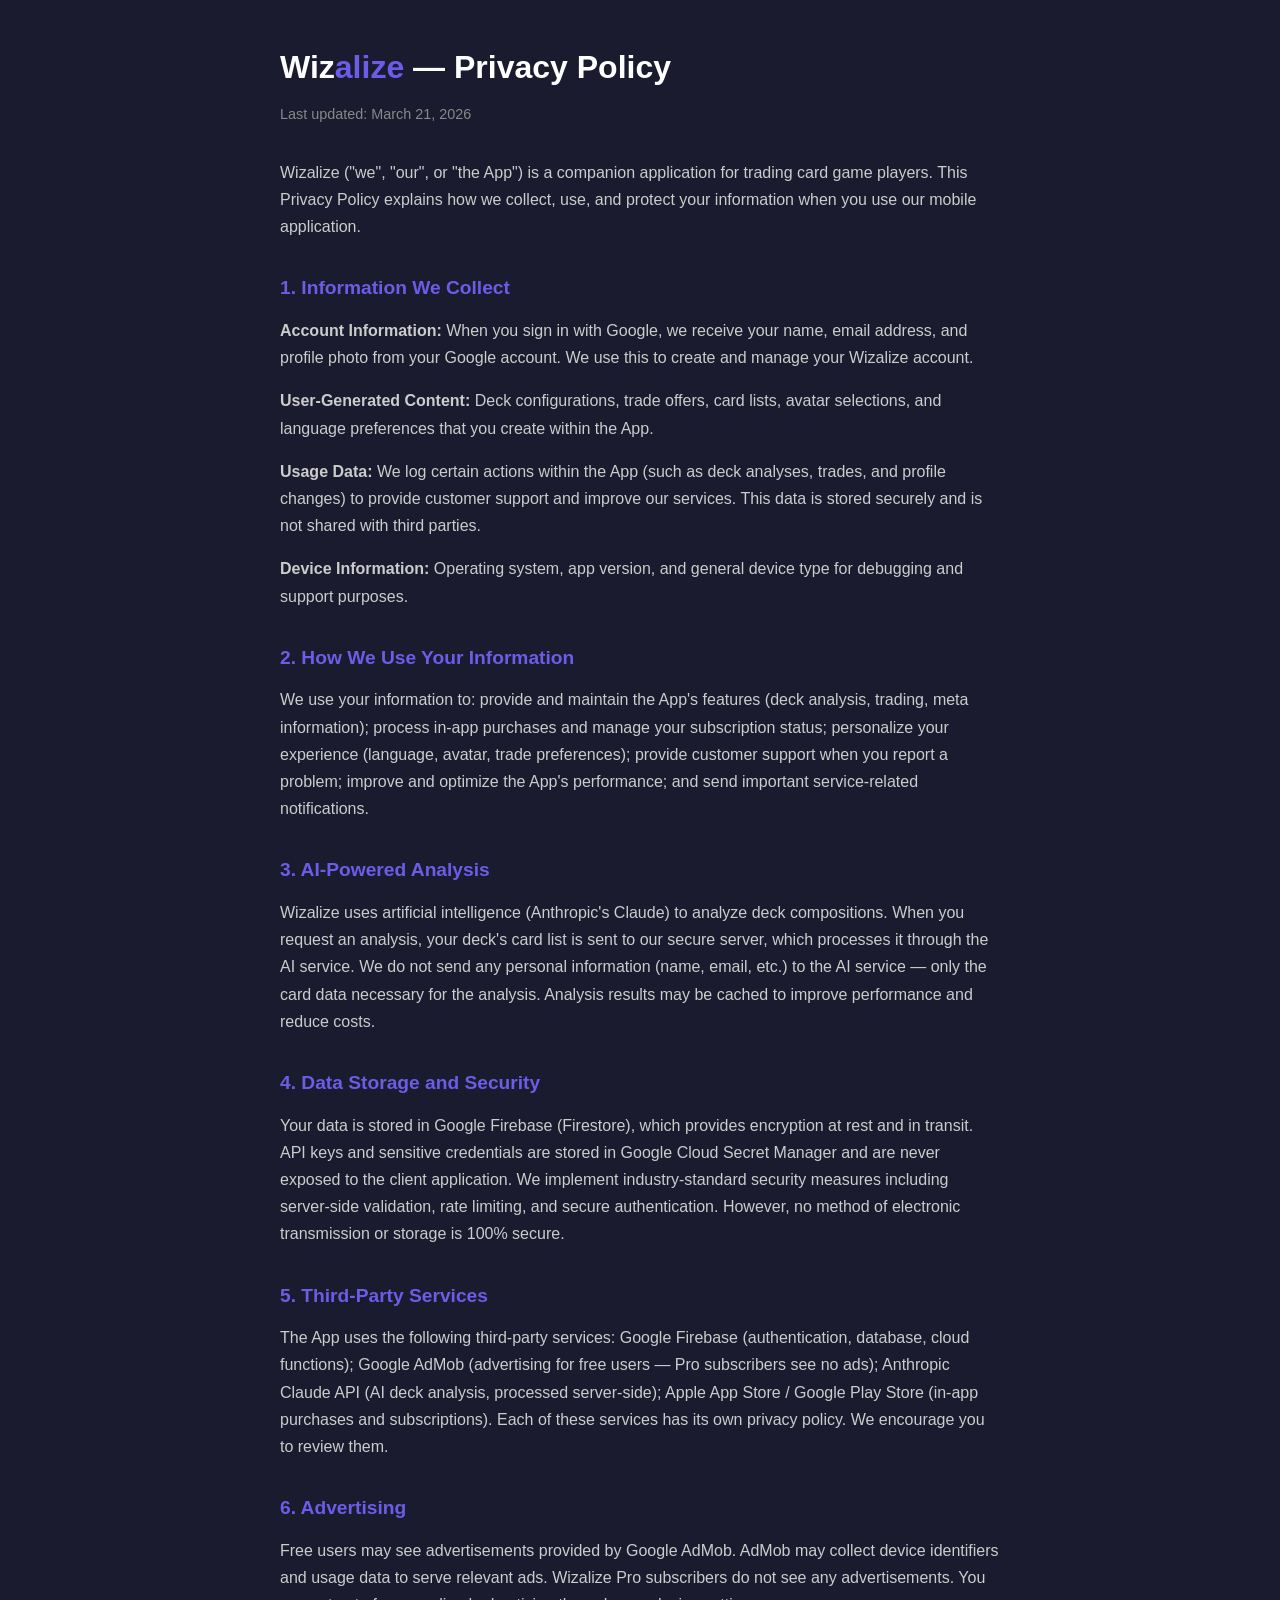
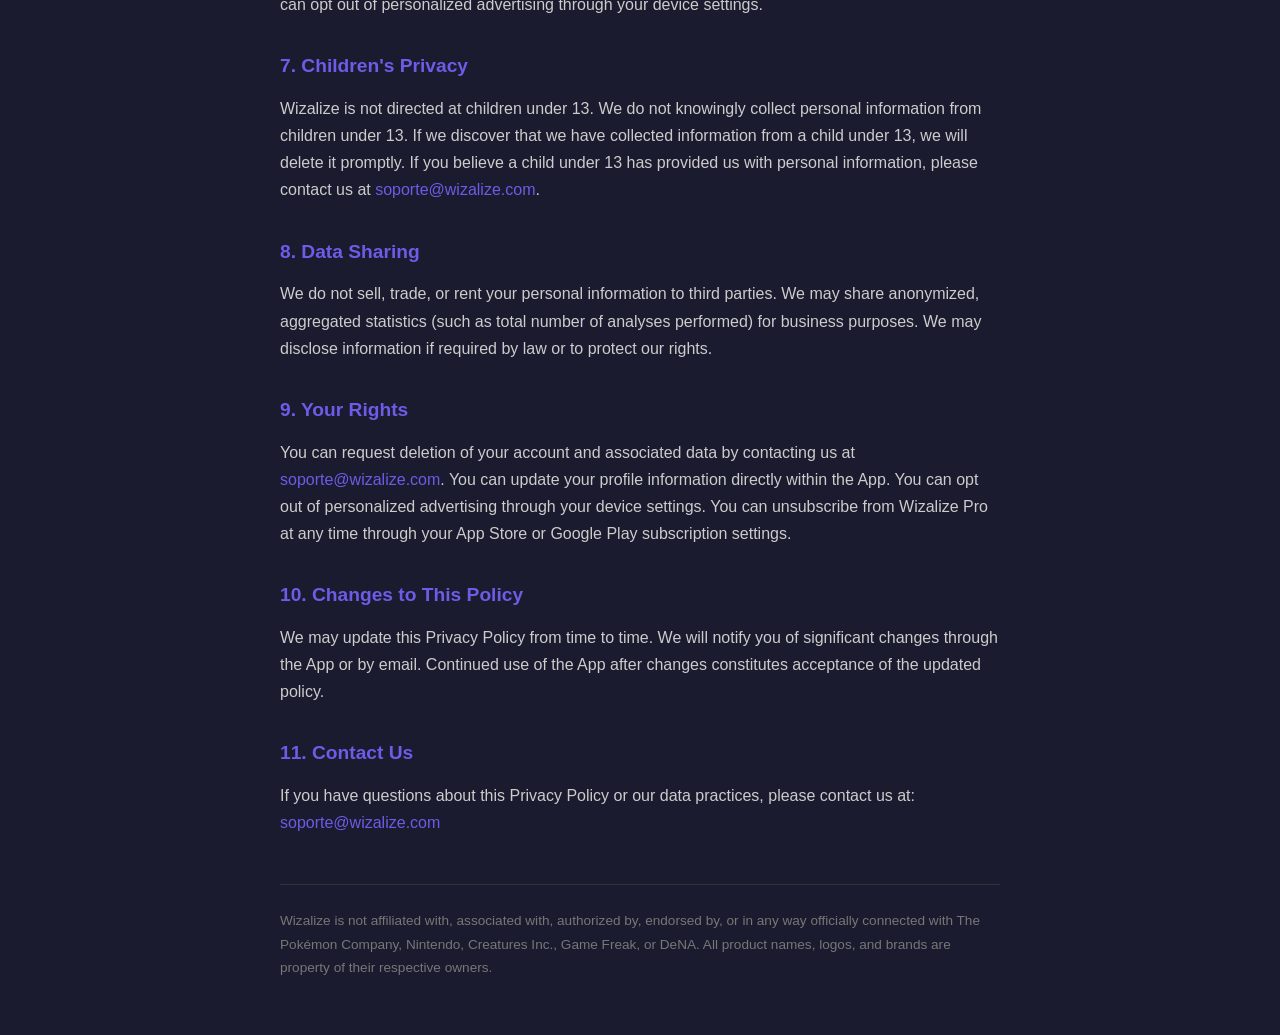
==== privacy.html @ 9f252871 "Create privacy.html" ====
<!DOCTYPE html>
<html lang="en">
<head>
    <meta charset="UTF-8">
    <meta name="viewport" content="width=device-width, initial-scale=1.0">
    <title>Wizalize — Privacy Policy</title>
    <style>
        * { margin: 0; padding: 0; box-sizing: border-box; }
        body {
            font-family: -apple-system, BlinkMacSystemFont, 'Segoe UI', Roboto, sans-serif;
            background: #1A1B2E;
            color: #E0E0E0;
            line-height: 1.7;
            padding: 40px 20px;
        }
        .container {
            max-width: 720px;
            margin: 0 auto;
        }
        h1 {
            color: #fff;
            font-size: 2rem;
            margin-bottom: 8px;
        }
        h1 span { color: #6C5CE7; }
        .updated {
            color: #888;
            font-size: 0.9rem;
            margin-bottom: 32px;
        }
        .intro {
            margin-bottom: 32px;
            color: #ccc;
        }
        h2 {
            color: #6C5CE7;
            font-size: 1.2rem;
            margin-top: 32px;
            margin-bottom: 12px;
        }
        p {
            margin-bottom: 16px;
            color: #ccc;
        }
        .disclaimer {
            margin-top: 48px;
            padding-top: 24px;
            border-top: 1px solid #333;
            font-size: 0.85rem;
            color: #777;
        }
        a { color: #6C5CE7; text-decoration: none; }
        a:hover { text-decoration: underline; }
    </style>
</head>
<body>
    <div class="container">
        <h1>Wiz<span>alize</span> — Privacy Policy</h1>
        <p class="updated">Last updated: March 21, 2026</p>

        <p class="intro">Wizalize ("we", "our", or "the App") is a companion application for trading card game players. This Privacy Policy explains how we collect, use, and protect your information when you use our mobile application.</p>

        <h2>1. Information We Collect</h2>
        <p><strong>Account Information:</strong> When you sign in with Google, we receive your name, email address, and profile photo from your Google account. We use this to create and manage your Wizalize account.</p>
        <p><strong>User-Generated Content:</strong> Deck configurations, trade offers, card lists, avatar selections, and language preferences that you create within the App.</p>
        <p><strong>Usage Data:</strong> We log certain actions within the App (such as deck analyses, trades, and profile changes) to provide customer support and improve our services. This data is stored securely and is not shared with third parties.</p>
        <p><strong>Device Information:</strong> Operating system, app version, and general device type for debugging and support purposes.</p>

        <h2>2. How We Use Your Information</h2>
        <p>We use your information to: provide and maintain the App's features (deck analysis, trading, meta information); process in-app purchases and manage your subscription status; personalize your experience (language, avatar, trade preferences); provide customer support when you report a problem; improve and optimize the App's performance; and send important service-related notifications.</p>

        <h2>3. AI-Powered Analysis</h2>
        <p>Wizalize uses artificial intelligence (Anthropic's Claude) to analyze deck compositions. When you request an analysis, your deck's card list is sent to our secure server, which processes it through the AI service. We do not send any personal information (name, email, etc.) to the AI service — only the card data necessary for the analysis. Analysis results may be cached to improve performance and reduce costs.</p>

        <h2>4. Data Storage and Security</h2>
        <p>Your data is stored in Google Firebase (Firestore), which provides encryption at rest and in transit. API keys and sensitive credentials are stored in Google Cloud Secret Manager and are never exposed to the client application. We implement industry-standard security measures including server-side validation, rate limiting, and secure authentication. However, no method of electronic transmission or storage is 100% secure.</p>

        <h2>5. Third-Party Services</h2>
        <p>The App uses the following third-party services: Google Firebase (authentication, database, cloud functions); Google AdMob (advertising for free users — Pro subscribers see no ads); Anthropic Claude API (AI deck analysis, processed server-side); Apple App Store / Google Play Store (in-app purchases and subscriptions). Each of these services has its own privacy policy. We encourage you to review them.</p>

        <h2>6. Advertising</h2>
        <p>Free users may see advertisements provided by Google AdMob. AdMob may collect device identifiers and usage data to serve relevant ads. Wizalize Pro subscribers do not see any advertisements. You can opt out of personalized advertising through your device settings.</p>

        <h2>7. Children's Privacy</h2>
        <p>Wizalize is not directed at children under 13. We do not knowingly collect personal information from children under 13. If we discover that we have collected information from a child under 13, we will delete it promptly. If you believe a child under 13 has provided us with personal information, please contact us at <a href="mailto:soporte@wizalize.com">soporte@wizalize.com</a>.</p>

        <h2>8. Data Sharing</h2>
        <p>We do not sell, trade, or rent your personal information to third parties. We may share anonymized, aggregated statistics (such as total number of analyses performed) for business purposes. We may disclose information if required by law or to protect our rights.</p>

        <h2>9. Your Rights</h2>
        <p>You can request deletion of your account and associated data by contacting us at <a href="mailto:soporte@wizalize.com">soporte@wizalize.com</a>. You can update your profile information directly within the App. You can opt out of personalized advertising through your device settings. You can unsubscribe from Wizalize Pro at any time through your App Store or Google Play subscription settings.</p>

        <h2>10. Changes to This Policy</h2>
        <p>We may update this Privacy Policy from time to time. We will notify you of significant changes through the App or by email. Continued use of the App after changes constitutes acceptance of the updated policy.</p>

        <h2>11. Contact Us</h2>
        <p>If you have questions about this Privacy Policy or our data practices, please contact us at: <a href="mailto:soporte@wizalize.com">soporte@wizalize.com</a></p>

        <p class="disclaimer">Wizalize is not affiliated with, associated with, authorized by, endorsed by, or in any way officially connected with The Pokémon Company, Nintendo, Creatures Inc., Game Freak, or DeNA. All product names, logos, and brands are property of their respective owners.</p>
    </div>
</body>
</html>
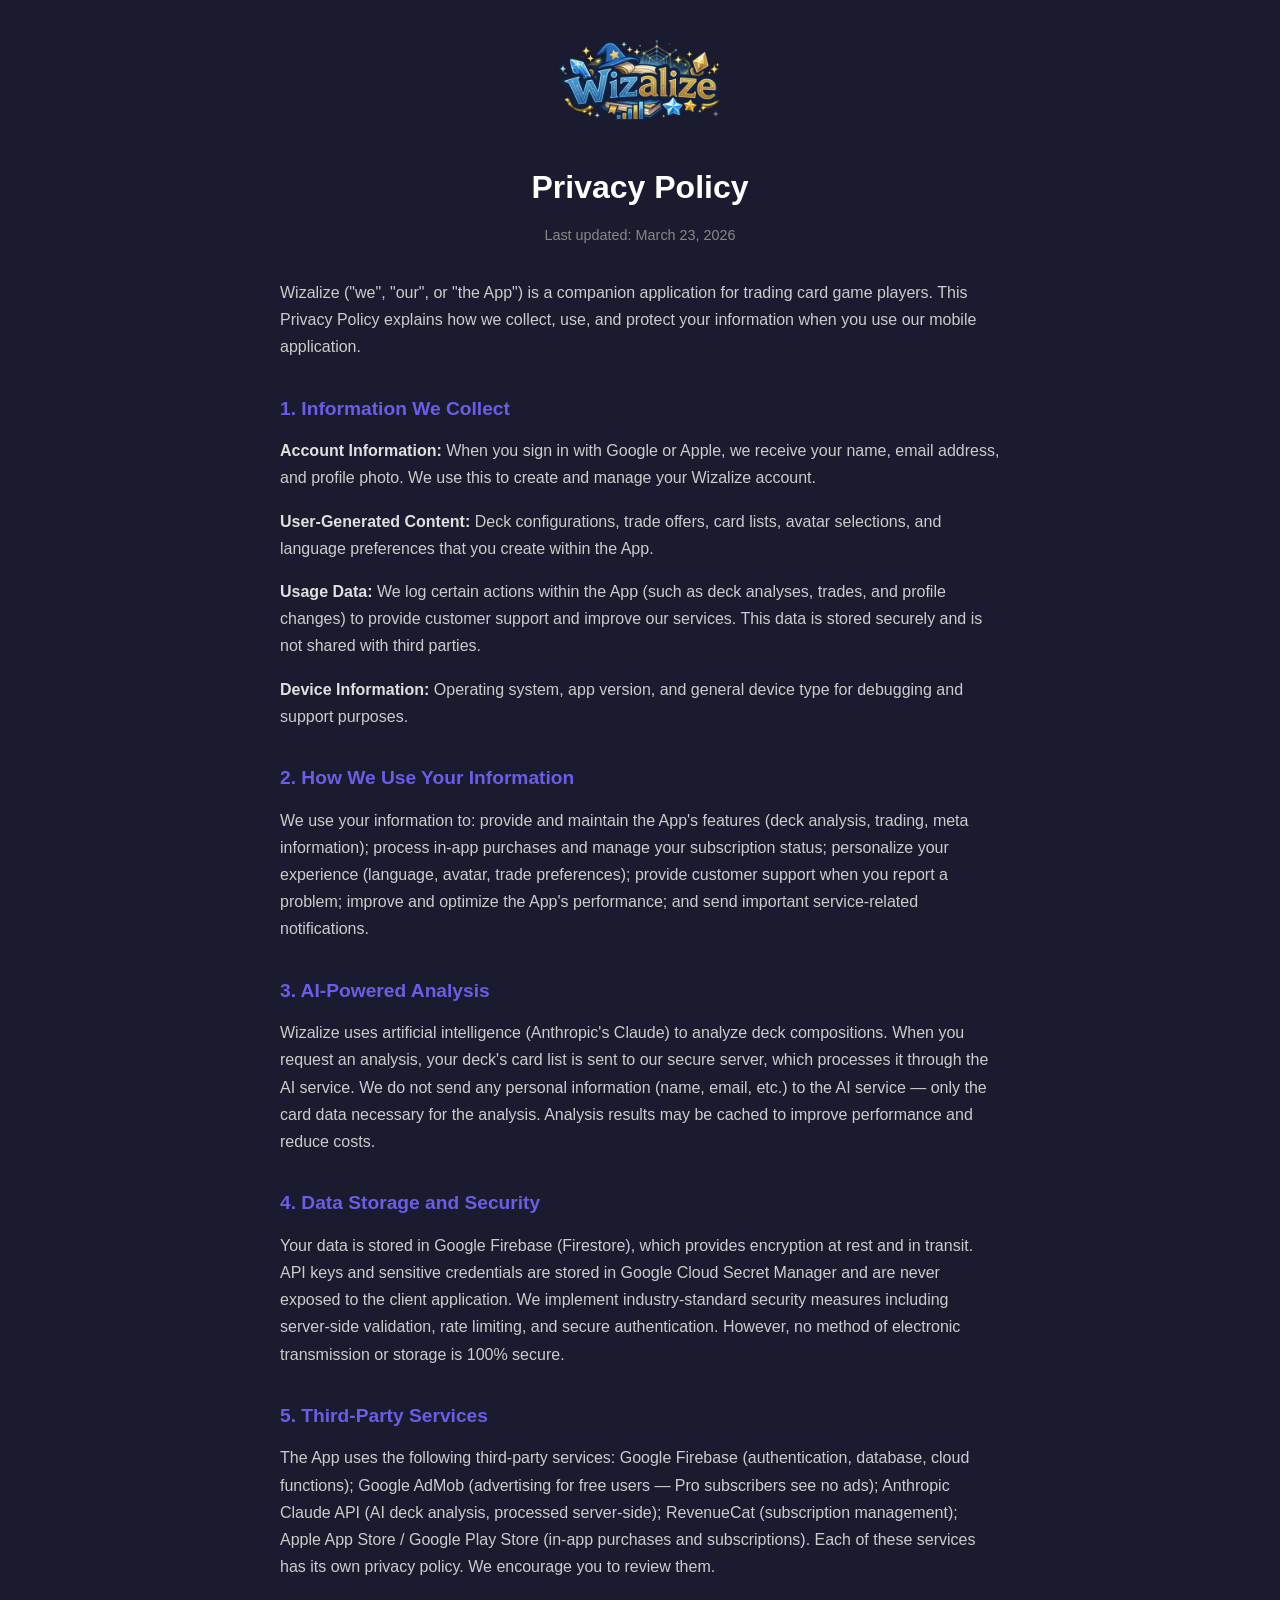
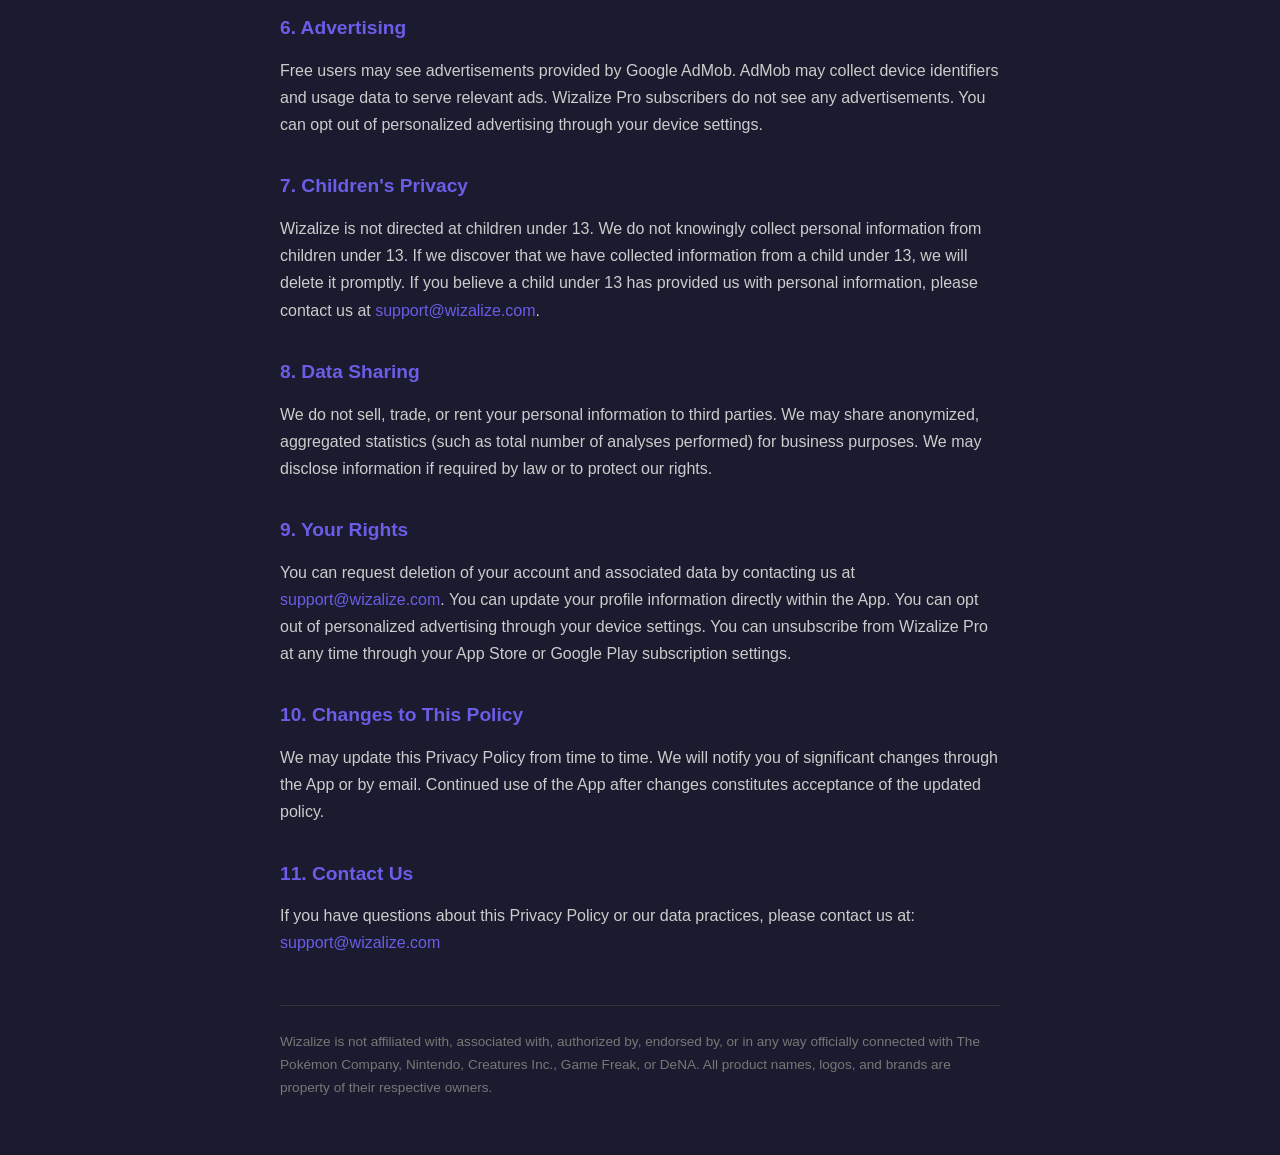
==== commit 86426f22: "privacy.html" ====
--- a/privacy.html
+++ b/privacy.html
@@ -8,46 +8,19 @@
         * { margin: 0; padding: 0; box-sizing: border-box; }
         body {
             font-family: -apple-system, BlinkMacSystemFont, 'Segoe UI', Roboto, sans-serif;
-            background: #1A1B2E;
-            color: #E0E0E0;
-            line-height: 1.7;
-            padding: 40px 20px;
+            background: #1A1B2E; color: #E0E0E0; line-height: 1.7; padding: 40px 20px;
         }
-        .container {
-            max-width: 720px;
-            margin: 0 auto;
-        }
-        h1 {
-            color: #fff;
-            font-size: 2rem;
-            margin-bottom: 8px;
-        }
+        .container { max-width: 720px; margin: 0 auto; }
+        h1 { color: #fff; font-size: 2rem; margin-bottom: 8px; text-align: center; }
         h1 span { color: #6C5CE7; }
-        .updated {
-            color: #888;
-            font-size: 0.9rem;
-            margin-bottom: 32px;
-        }
-        .intro {
-            margin-bottom: 32px;
-            color: #ccc;
-        }
-        h2 {
-            color: #6C5CE7;
-            font-size: 1.2rem;
-            margin-top: 32px;
-            margin-bottom: 12px;
-        }
-        p {
-            margin-bottom: 16px;
-            color: #ccc;
-        }
+        .updated { color: #888; font-size: 0.9rem; margin-bottom: 32px; text-align: center; }
+        .intro { margin-bottom: 32px; color: #ccc; }
+        h2 { color: #6C5CE7; font-size: 1.2rem; margin-top: 32px; margin-bottom: 12px; }
+        p { margin-bottom: 16px; color: #ccc; }
+        strong { color: #E0E0E0; }
         .disclaimer {
-            margin-top: 48px;
-            padding-top: 24px;
-            border-top: 1px solid #333;
-            font-size: 0.85rem;
-            color: #777;
+            margin-top: 48px; padding-top: 24px;
+            border-top: 1px solid #333; font-size: 0.85rem; color: #777;
         }
         a { color: #6C5CE7; text-decoration: none; }
         a:hover { text-decoration: underline; }
@@ -55,13 +28,18 @@
 </head>
 <body>
     <div class="container">
-        <h1>Wiz<span>alize</span> — Privacy Policy</h1>
-        <p class="updated">Last updated: March 21, 2026</p>
+
+        <div style="text-align: center; margin-bottom: 32px;">
+            <img src="[data-uri]" alt="Wizalize" style="height: 80px;">
+        </div>
+
+        <h1>Privacy Policy</h1>
+        <p class="updated">Last updated: March 23, 2026</p>
 
         <p class="intro">Wizalize ("we", "our", or "the App") is a companion application for trading card game players. This Privacy Policy explains how we collect, use, and protect your information when you use our mobile application.</p>
 
         <h2>1. Information We Collect</h2>
-        <p><strong>Account Information:</strong> When you sign in with Google, we receive your name, email address, and profile photo from your Google account. We use this to create and manage your Wizalize account.</p>
+        <p><strong>Account Information:</strong> When you sign in with Google or Apple, we receive your name, email address, and profile photo. We use this to create and manage your Wizalize account.</p>
         <p><strong>User-Generated Content:</strong> Deck configurations, trade offers, card lists, avatar selections, and language preferences that you create within the App.</p>
         <p><strong>Usage Data:</strong> We log certain actions within the App (such as deck analyses, trades, and profile changes) to provide customer support and improve our services. This data is stored securely and is not shared with third parties.</p>
         <p><strong>Device Information:</strong> Operating system, app version, and general device type for debugging and support purposes.</p>
@@ -76,25 +54,25 @@
         <p>Your data is stored in Google Firebase (Firestore), which provides encryption at rest and in transit. API keys and sensitive credentials are stored in Google Cloud Secret Manager and are never exposed to the client application. We implement industry-standard security measures including server-side validation, rate limiting, and secure authentication. However, no method of electronic transmission or storage is 100% secure.</p>
 
         <h2>5. Third-Party Services</h2>
-        <p>The App uses the following third-party services: Google Firebase (authentication, database, cloud functions); Google AdMob (advertising for free users — Pro subscribers see no ads); Anthropic Claude API (AI deck analysis, processed server-side); Apple App Store / Google Play Store (in-app purchases and subscriptions). Each of these services has its own privacy policy. We encourage you to review them.</p>
+        <p>The App uses the following third-party services: Google Firebase (authentication, database, cloud functions); Google AdMob (advertising for free users — Pro subscribers see no ads); Anthropic Claude API (AI deck analysis, processed server-side); RevenueCat (subscription management); Apple App Store / Google Play Store (in-app purchases and subscriptions). Each of these services has its own privacy policy. We encourage you to review them.</p>
 
         <h2>6. Advertising</h2>
         <p>Free users may see advertisements provided by Google AdMob. AdMob may collect device identifiers and usage data to serve relevant ads. Wizalize Pro subscribers do not see any advertisements. You can opt out of personalized advertising through your device settings.</p>
 
         <h2>7. Children's Privacy</h2>
-        <p>Wizalize is not directed at children under 13. We do not knowingly collect personal information from children under 13. If we discover that we have collected information from a child under 13, we will delete it promptly. If you believe a child under 13 has provided us with personal information, please contact us at <a href="mailto:soporte@wizalize.com">soporte@wizalize.com</a>.</p>
+        <p>Wizalize is not directed at children under 13. We do not knowingly collect personal information from children under 13. If we discover that we have collected information from a child under 13, we will delete it promptly. If you believe a child under 13 has provided us with personal information, please contact us at <a href="mailto:support@wizalize.com">support@wizalize.com</a>.</p>
 
         <h2>8. Data Sharing</h2>
         <p>We do not sell, trade, or rent your personal information to third parties. We may share anonymized, aggregated statistics (such as total number of analyses performed) for business purposes. We may disclose information if required by law or to protect our rights.</p>
 
         <h2>9. Your Rights</h2>
-        <p>You can request deletion of your account and associated data by contacting us at <a href="mailto:soporte@wizalize.com">soporte@wizalize.com</a>. You can update your profile information directly within the App. You can opt out of personalized advertising through your device settings. You can unsubscribe from Wizalize Pro at any time through your App Store or Google Play subscription settings.</p>
+        <p>You can request deletion of your account and associated data by contacting us at <a href="mailto:support@wizalize.com">support@wizalize.com</a>. You can update your profile information directly within the App. You can opt out of personalized advertising through your device settings. You can unsubscribe from Wizalize Pro at any time through your App Store or Google Play subscription settings.</p>
 
         <h2>10. Changes to This Policy</h2>
         <p>We may update this Privacy Policy from time to time. We will notify you of significant changes through the App or by email. Continued use of the App after changes constitutes acceptance of the updated policy.</p>
 
         <h2>11. Contact Us</h2>
-        <p>If you have questions about this Privacy Policy or our data practices, please contact us at: <a href="mailto:soporte@wizalize.com">soporte@wizalize.com</a></p>
+        <p>If you have questions about this Privacy Policy or our data practices, please contact us at: <a href="mailto:support@wizalize.com">support@wizalize.com</a></p>
 
         <p class="disclaimer">Wizalize is not affiliated with, associated with, authorized by, endorsed by, or in any way officially connected with The Pokémon Company, Nintendo, Creatures Inc., Game Freak, or DeNA. All product names, logos, and brands are property of their respective owners.</p>
     </div>
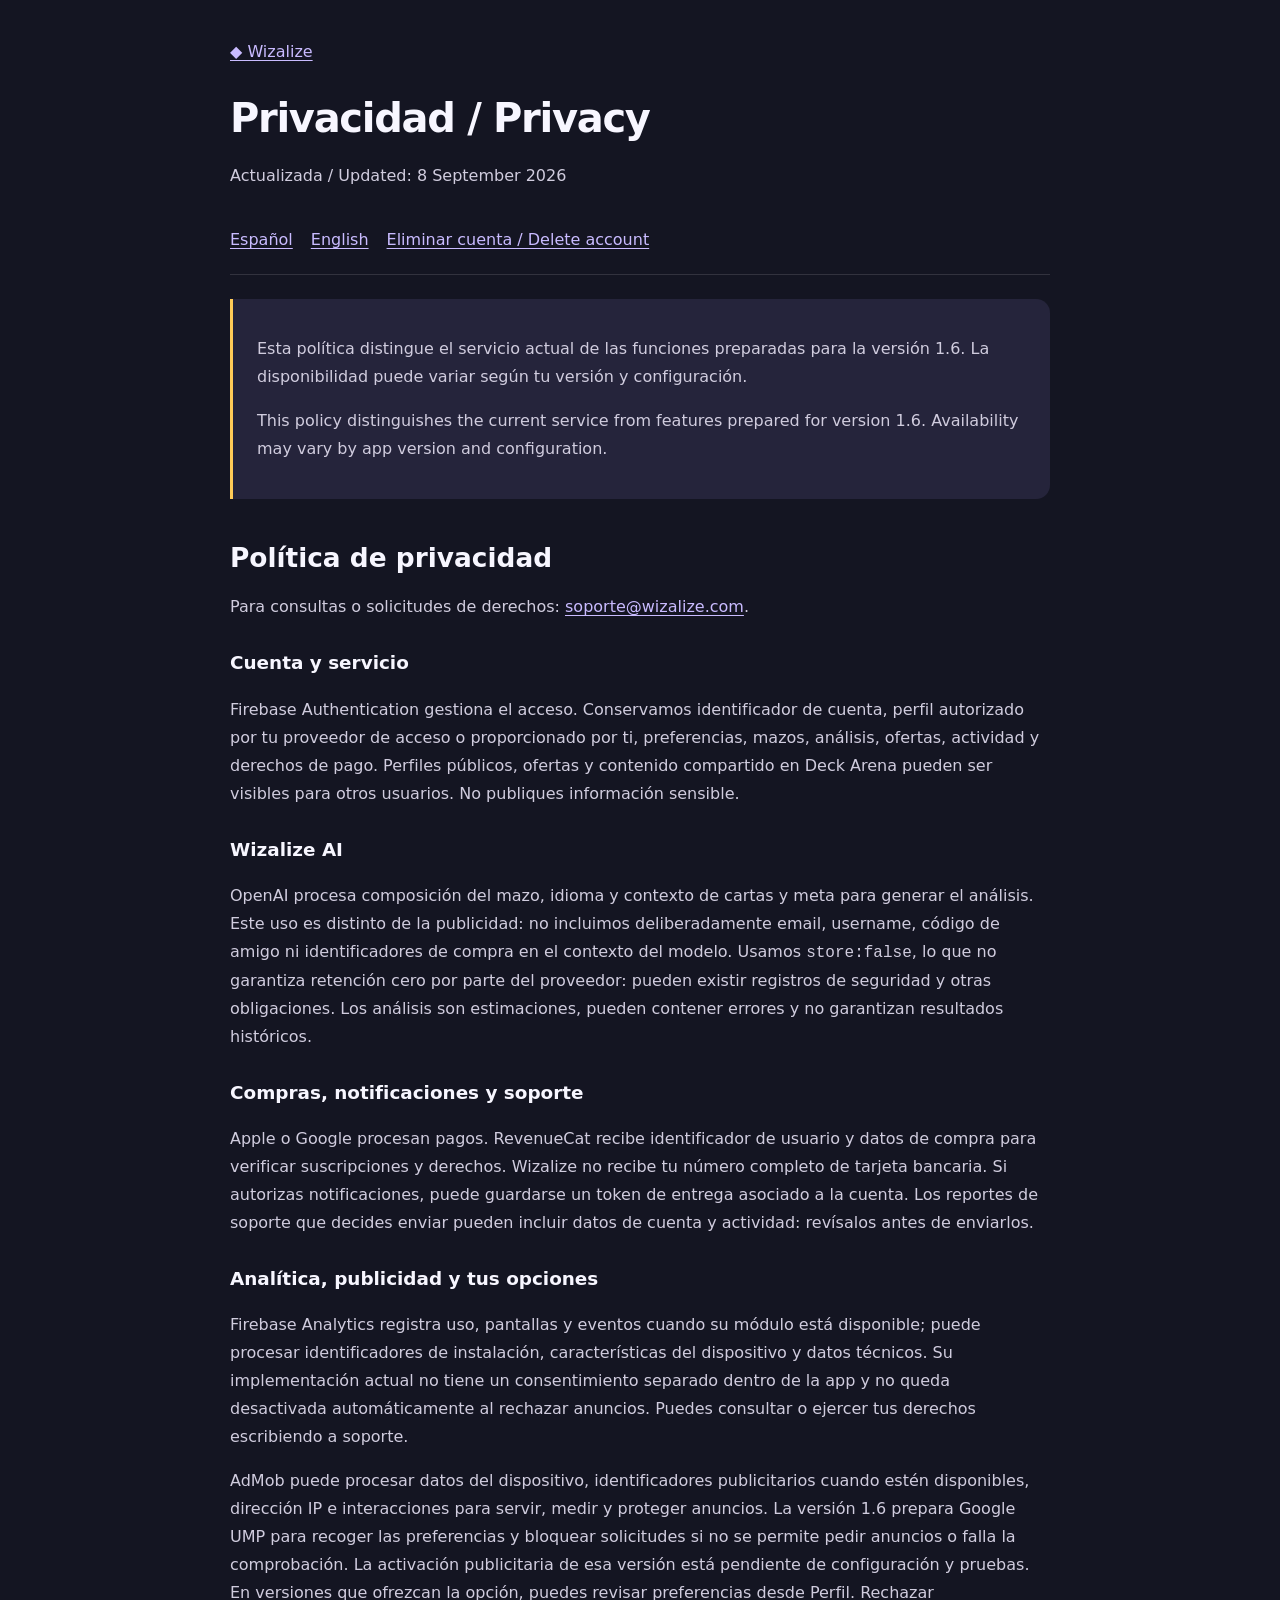
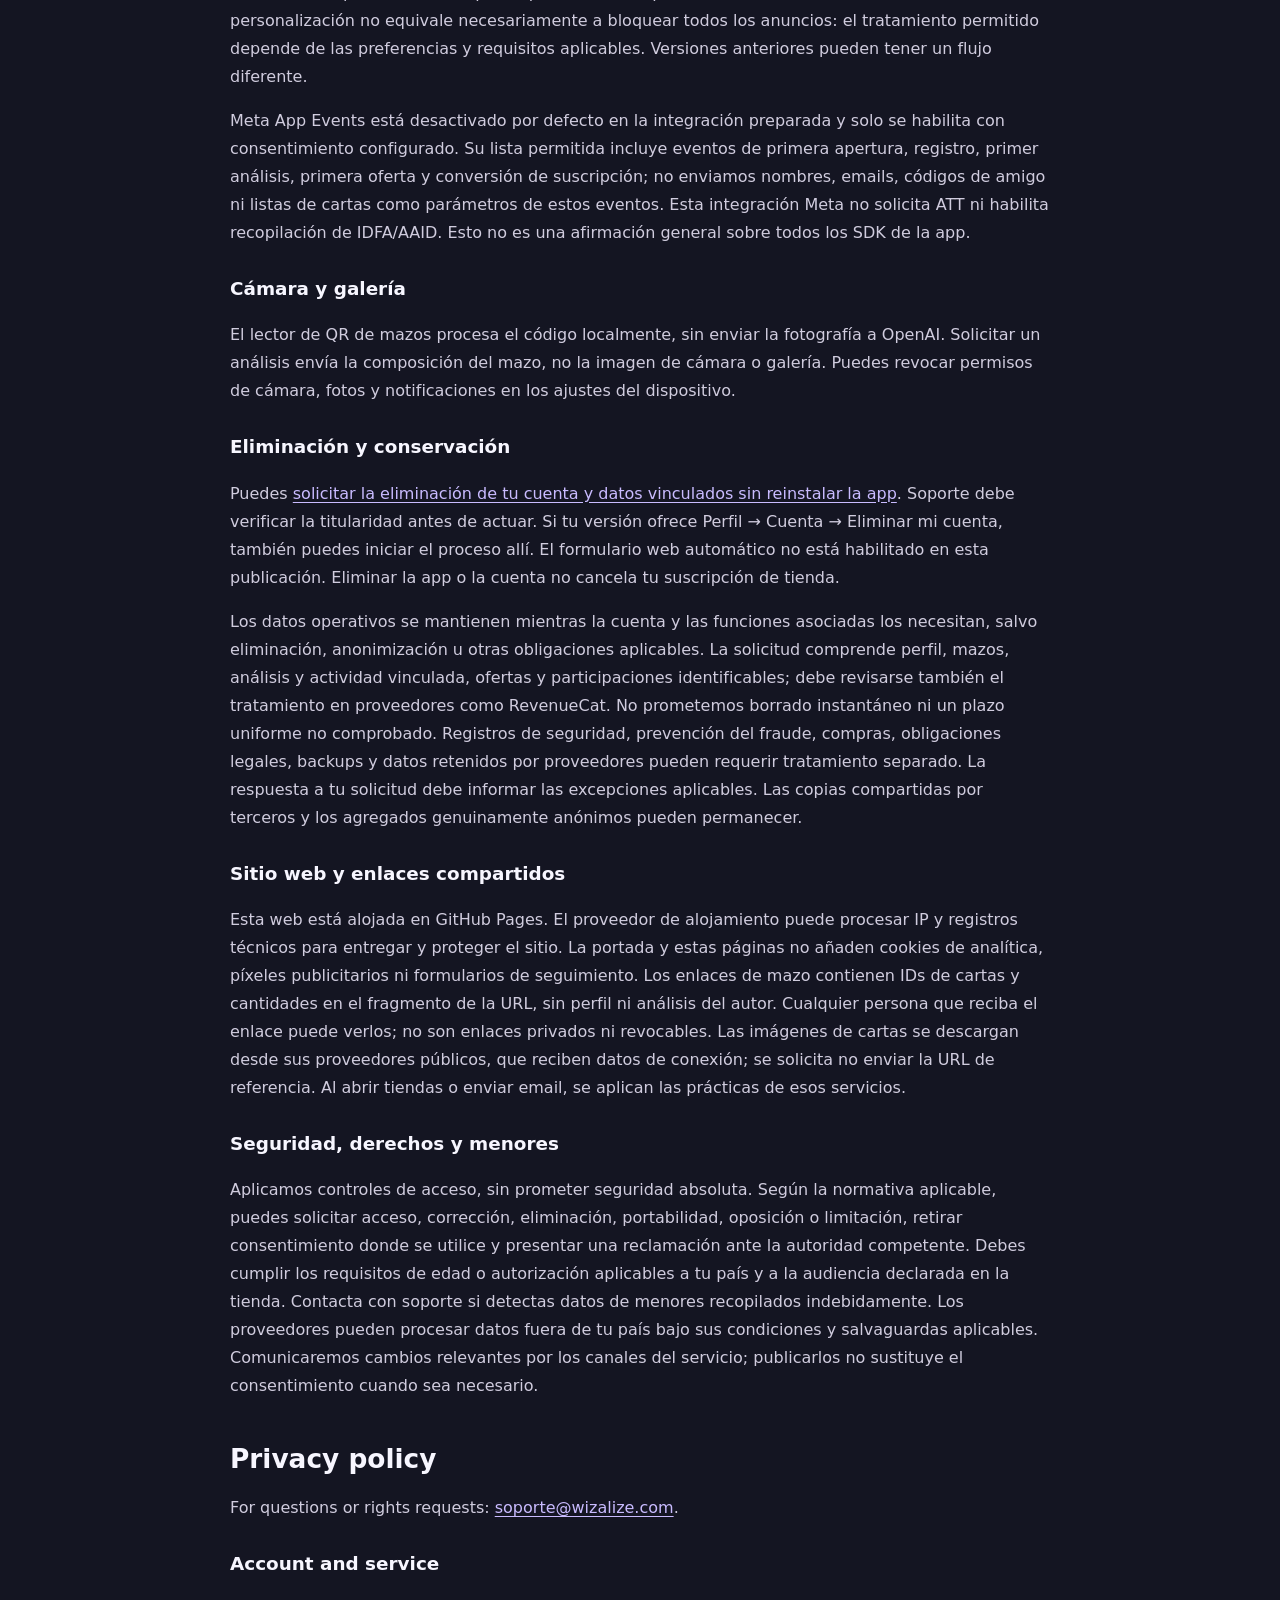
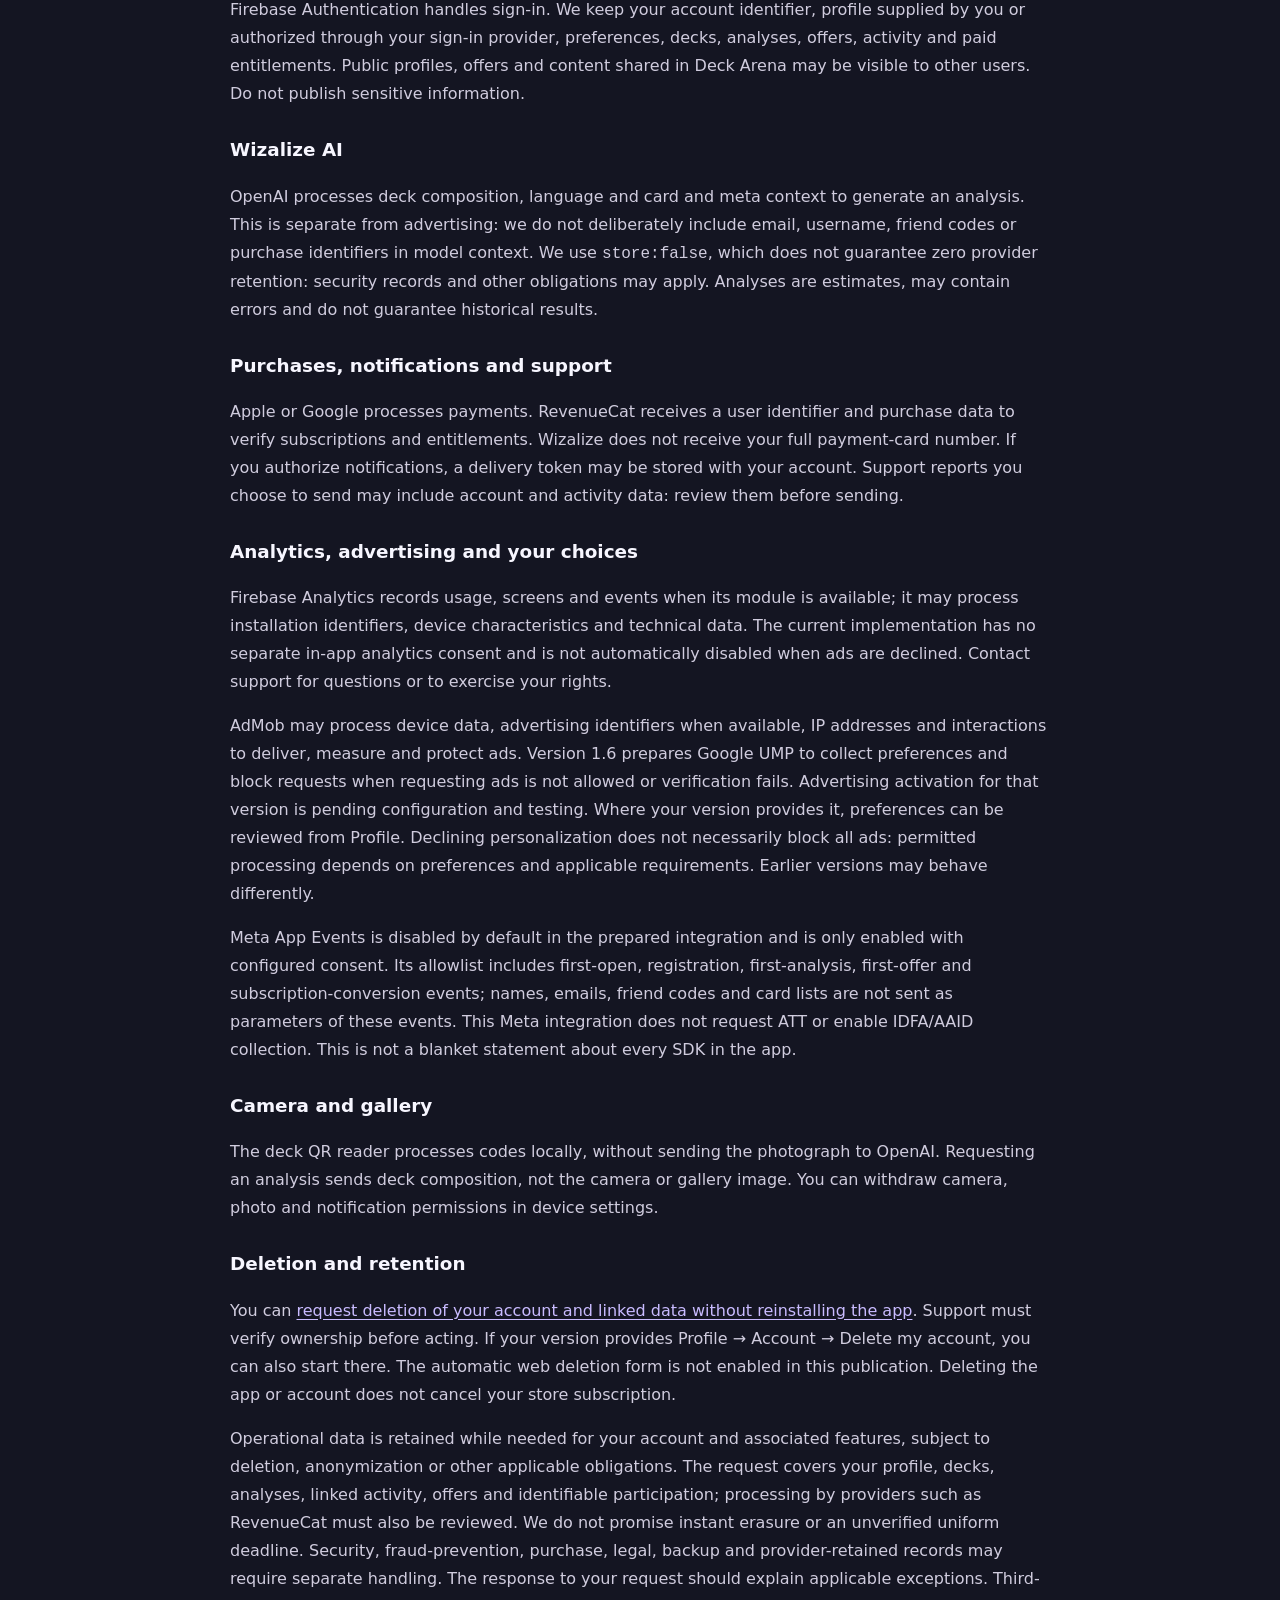
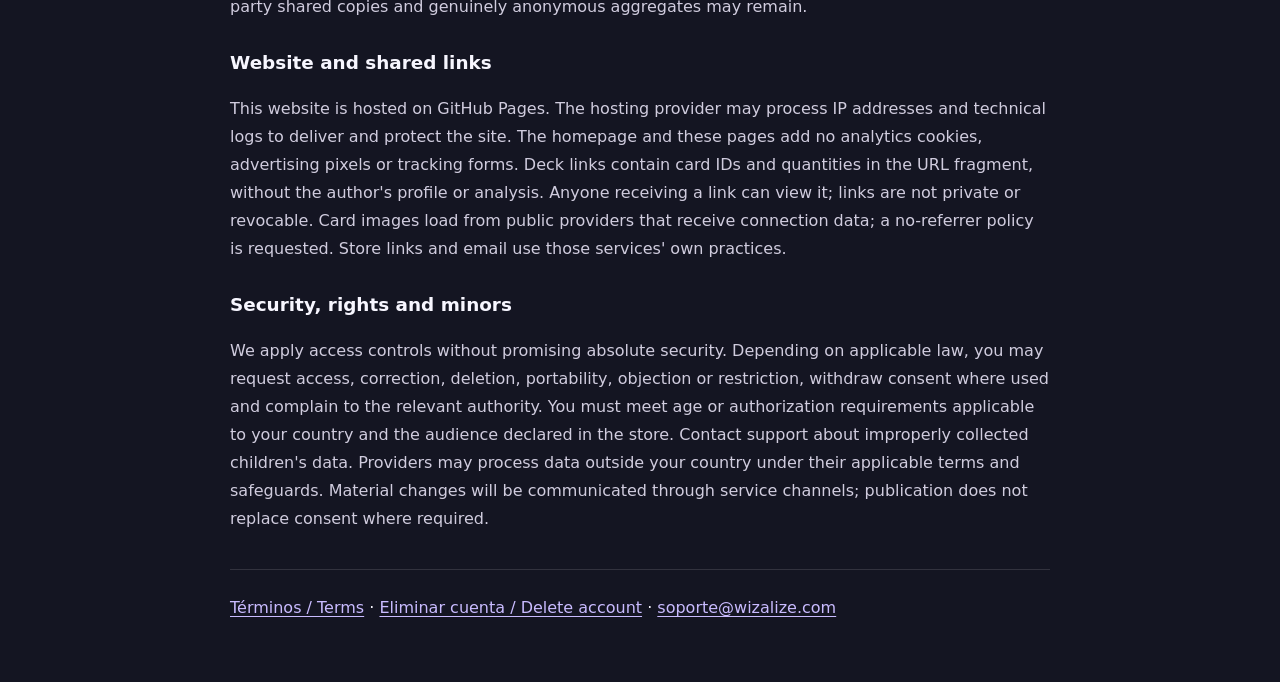
==== commit 549effda: "Refresh homepage and publish bilingual privacy and deletion guidance" ====
--- a/privacy.html
+++ b/privacy.html
@@ -1,80 +1,24 @@
-<!DOCTYPE html>
-<html lang="en">
-<head>
-    <meta charset="UTF-8">
-    <meta name="viewport" content="width=device-width, initial-scale=1.0">
-    <title>Wizalize — Privacy Policy</title>
-    <style>
-        * { margin: 0; padding: 0; box-sizing: border-box; }
-        body {
-            font-family: -apple-system, BlinkMacSystemFont, 'Segoe UI', Roboto, sans-serif;
-            background: #1A1B2E; color: #E0E0E0; line-height: 1.7; padding: 40px 20px;
-        }
-        .container { max-width: 720px; margin: 0 auto; }
-        h1 { color: #fff; font-size: 2rem; margin-bottom: 8px; text-align: center; }
-        h1 span { color: #6C5CE7; }
-        .updated { color: #888; font-size: 0.9rem; margin-bottom: 32px; text-align: center; }
-        .intro { margin-bottom: 32px; color: #ccc; }
-        h2 { color: #6C5CE7; font-size: 1.2rem; margin-top: 32px; margin-bottom: 12px; }
-        p { margin-bottom: 16px; color: #ccc; }
-        strong { color: #E0E0E0; }
-        .disclaimer {
-            margin-top: 48px; padding-top: 24px;
-            border-top: 1px solid #333; font-size: 0.85rem; color: #777;
-        }
-        a { color: #6C5CE7; text-decoration: none; }
-        a:hover { text-decoration: underline; }
-    </style>
-</head>
-<body>
-    <div class="container">
-
-        <div style="text-align: center; margin-bottom: 32px;">
-            <img src="[data-uri]" alt="Wizalize" style="height: 80px;">
-        </div>
-
-        <h1>Privacy Policy</h1>
-        <p class="updated">Last updated: March 23, 2026</p>
-
-        <p class="intro">Wizalize ("we", "our", or "the App") is a companion application for trading card game players. This Privacy Policy explains how we collect, use, and protect your information when you use our mobile application.</p>
-
-        <h2>1. Information We Collect</h2>
-        <p><strong>Account Information:</strong> When you sign in with Google or Apple, we receive your name, email address, and profile photo. We use this to create and manage your Wizalize account.</p>
-        <p><strong>User-Generated Content:</strong> Deck configurations, trade offers, card lists, avatar selections, and language preferences that you create within the App.</p>
-        <p><strong>Usage Data:</strong> We log certain actions within the App (such as deck analyses, trades, and profile changes) to provide customer support and improve our services. This data is stored securely and is not shared with third parties.</p>
-        <p><strong>Device Information:</strong> Operating system, app version, and general device type for debugging and support purposes.</p>
-
-        <h2>2. How We Use Your Information</h2>
-        <p>We use your information to: provide and maintain the App's features (deck analysis, trading, meta information); process in-app purchases and manage your subscription status; personalize your experience (language, avatar, trade preferences); provide customer support when you report a problem; improve and optimize the App's performance; and send important service-related notifications.</p>
-
-        <h2>3. AI-Powered Analysis</h2>
-        <p>Wizalize uses artificial intelligence (Anthropic's Claude) to analyze deck compositions. When you request an analysis, your deck's card list is sent to our secure server, which processes it through the AI service. We do not send any personal information (name, email, etc.) to the AI service — only the card data necessary for the analysis. Analysis results may be cached to improve performance and reduce costs.</p>
-
-        <h2>4. Data Storage and Security</h2>
-        <p>Your data is stored in Google Firebase (Firestore), which provides encryption at rest and in transit. API keys and sensitive credentials are stored in Google Cloud Secret Manager and are never exposed to the client application. We implement industry-standard security measures including server-side validation, rate limiting, and secure authentication. However, no method of electronic transmission or storage is 100% secure.</p>
-
-        <h2>5. Third-Party Services</h2>
-        <p>The App uses the following third-party services: Google Firebase (authentication, database, cloud functions); Google AdMob (advertising for free users — Pro subscribers see no ads); Anthropic Claude API (AI deck analysis, processed server-side); RevenueCat (subscription management); Apple App Store / Google Play Store (in-app purchases and subscriptions). Each of these services has its own privacy policy. We encourage you to review them.</p>
-
-        <h2>6. Advertising</h2>
-        <p>Free users may see advertisements provided by Google AdMob. AdMob may collect device identifiers and usage data to serve relevant ads. Wizalize Pro subscribers do not see any advertisements. You can opt out of personalized advertising through your device settings.</p>
-
-        <h2>7. Children's Privacy</h2>
-        <p>Wizalize is not directed at children under 13. We do not knowingly collect personal information from children under 13. If we discover that we have collected information from a child under 13, we will delete it promptly. If you believe a child under 13 has provided us with personal information, please contact us at <a href="mailto:support@wizalize.com">support@wizalize.com</a>.</p>
-
-        <h2>8. Data Sharing</h2>
-        <p>We do not sell, trade, or rent your personal information to third parties. We may share anonymized, aggregated statistics (such as total number of analyses performed) for business purposes. We may disclose information if required by law or to protect our rights.</p>
-
-        <h2>9. Your Rights</h2>
-        <p>You can request deletion of your account and associated data by contacting us at <a href="mailto:support@wizalize.com">support@wizalize.com</a>. You can update your profile information directly within the App. You can opt out of personalized advertising through your device settings. You can unsubscribe from Wizalize Pro at any time through your App Store or Google Play subscription settings.</p>
-
-        <h2>10. Changes to This Policy</h2>
-        <p>We may update this Privacy Policy from time to time. We will notify you of significant changes through the App or by email. Continued use of the App after changes constitutes acceptance of the updated policy.</p>
-
-        <h2>11. Contact Us</h2>
-        <p>If you have questions about this Privacy Policy or our data practices, please contact us at: <a href="mailto:support@wizalize.com">support@wizalize.com</a></p>
-
-        <p class="disclaimer">Wizalize is not affiliated with, associated with, authorized by, endorsed by, or in any way officially connected with The Pokémon Company, Nintendo, Creatures Inc., Game Freak, or DeNA. All product names, logos, and brands are property of their respective owners.</p>
-    </div>
-</body>
-</html>
+<!doctype html><html lang="es"><head><meta charset="utf-8"><meta name="viewport" content="width=device-width,initial-scale=1"><meta name="referrer" content="no-referrer"><title>Wizalize — Privacidad / Privacy</title><link rel="stylesheet" href="site.css"></head><body class="legal-page"><main>
+<a href="index.html">◆ Wizalize</a><h1>Privacidad / Privacy</h1><p>Actualizada / Updated: <time datetime="2026-09-08">8 September 2026</time></p><nav aria-label="Policy sections"><a href="#es">Español</a><a href="#en">English</a><a href="deletion-request.html">Eliminar cuenta / Delete account</a></nav>
+<aside><p>Esta política distingue el servicio actual de las funciones preparadas para la versión 1.6. La disponibilidad puede variar según tu versión y configuración.</p><p lang="en">This policy distinguishes the current service from features prepared for version 1.6. Availability may vary by app version and configuration.</p></aside>
+<section id="es" lang="es"><h2>Política de privacidad</h2>
+<p>Para consultas o solicitudes de derechos: <a href="mailto:soporte@wizalize.com">soporte@wizalize.com</a>.</p>
+<h3>Cuenta y servicio</h3><p>Firebase Authentication gestiona el acceso. Conservamos identificador de cuenta, perfil autorizado por tu proveedor de acceso o proporcionado por ti, preferencias, mazos, análisis, ofertas, actividad y derechos de pago. Perfiles públicos, ofertas y contenido compartido en Deck Arena pueden ser visibles para otros usuarios. No publiques información sensible.</p>
+<h3>Wizalize AI</h3><p>OpenAI procesa composición del mazo, idioma y contexto de cartas y meta para generar el análisis. Este uso es distinto de la publicidad: no incluimos deliberadamente email, username, código de amigo ni identificadores de compra en el contexto del modelo. Usamos <code>store:false</code>, lo que no garantiza retención cero por parte del proveedor: pueden existir registros de seguridad y otras obligaciones. Los análisis son estimaciones, pueden contener errores y no garantizan resultados históricos.</p>
+<h3>Compras, notificaciones y soporte</h3><p>Apple o Google procesan pagos. RevenueCat recibe identificador de usuario y datos de compra para verificar suscripciones y derechos. Wizalize no recibe tu número completo de tarjeta bancaria. Si autorizas notificaciones, puede guardarse un token de entrega asociado a la cuenta. Los reportes de soporte que decides enviar pueden incluir datos de cuenta y actividad: revísalos antes de enviarlos.</p>
+<h3>Analítica, publicidad y tus opciones</h3><p>Firebase Analytics registra uso, pantallas y eventos cuando su módulo está disponible; puede procesar identificadores de instalación, características del dispositivo y datos técnicos. Su implementación actual no tiene un consentimiento separado dentro de la app y no queda desactivada automáticamente al rechazar anuncios. Puedes consultar o ejercer tus derechos escribiendo a soporte.</p><p>AdMob puede procesar datos del dispositivo, identificadores publicitarios cuando estén disponibles, dirección IP e interacciones para servir, medir y proteger anuncios. La versión 1.6 prepara Google UMP para recoger las preferencias y bloquear solicitudes si no se permite pedir anuncios o falla la comprobación. La activación publicitaria de esa versión está pendiente de configuración y pruebas. En versiones que ofrezcan la opción, puedes revisar preferencias desde Perfil. Rechazar personalización no equivale necesariamente a bloquear todos los anuncios: el tratamiento permitido depende de las preferencias y requisitos aplicables. Versiones anteriores pueden tener un flujo diferente.</p><p>Meta App Events está desactivado por defecto en la integración preparada y solo se habilita con consentimiento configurado. Su lista permitida incluye eventos de primera apertura, registro, primer análisis, primera oferta y conversión de suscripción; no enviamos nombres, emails, códigos de amigo ni listas de cartas como parámetros de estos eventos. Esta integración Meta no solicita ATT ni habilita recopilación de IDFA/AAID. Esto no es una afirmación general sobre todos los SDK de la app.</p>
+<h3>Cámara y galería</h3><p>El lector de QR de mazos procesa el código localmente, sin enviar la fotografía a OpenAI. Solicitar un análisis envía la composición del mazo, no la imagen de cámara o galería. Puedes revocar permisos de cámara, fotos y notificaciones en los ajustes del dispositivo.</p>
+<h3>Eliminación y conservación</h3><p>Puedes <a href="deletion-request.html">solicitar la eliminación de tu cuenta y datos vinculados sin reinstalar la app</a>. Soporte debe verificar la titularidad antes de actuar. Si tu versión ofrece Perfil → Cuenta → Eliminar mi cuenta, también puedes iniciar el proceso allí. El formulario web automático no está habilitado en esta publicación. Eliminar la app o la cuenta no cancela tu suscripción de tienda.</p><p>Los datos operativos se mantienen mientras la cuenta y las funciones asociadas los necesitan, salvo eliminación, anonimización u otras obligaciones aplicables. La solicitud comprende perfil, mazos, análisis y actividad vinculada, ofertas y participaciones identificables; debe revisarse también el tratamiento en proveedores como RevenueCat. No prometemos borrado instantáneo ni un plazo uniforme no comprobado. Registros de seguridad, prevención del fraude, compras, obligaciones legales, backups y datos retenidos por proveedores pueden requerir tratamiento separado. La respuesta a tu solicitud debe informar las excepciones aplicables. Las copias compartidas por terceros y los agregados genuinamente anónimos pueden permanecer.</p>
+<h3>Sitio web y enlaces compartidos</h3><p>Esta web está alojada en GitHub Pages. El proveedor de alojamiento puede procesar IP y registros técnicos para entregar y proteger el sitio. La portada y estas páginas no añaden cookies de analítica, píxeles publicitarios ni formularios de seguimiento. Los enlaces de mazo contienen IDs de cartas y cantidades en el fragmento de la URL, sin perfil ni análisis del autor. Cualquier persona que reciba el enlace puede verlos; no son enlaces privados ni revocables. Las imágenes de cartas se descargan desde sus proveedores públicos, que reciben datos de conexión; se solicita no enviar la URL de referencia. Al abrir tiendas o enviar email, se aplican las prácticas de esos servicios.</p>
+<h3>Seguridad, derechos y menores</h3><p>Aplicamos controles de acceso, sin prometer seguridad absoluta. Según la normativa aplicable, puedes solicitar acceso, corrección, eliminación, portabilidad, oposición o limitación, retirar consentimiento donde se utilice y presentar una reclamación ante la autoridad competente. Debes cumplir los requisitos de edad o autorización aplicables a tu país y a la audiencia declarada en la tienda. Contacta con soporte si detectas datos de menores recopilados indebidamente. Los proveedores pueden procesar datos fuera de tu país bajo sus condiciones y salvaguardas aplicables. Comunicaremos cambios relevantes por los canales del servicio; publicarlos no sustituye el consentimiento cuando sea necesario.</p></section>
+<section id="en" lang="en"><h2>Privacy policy</h2>
+<p>For questions or rights requests: <a href="mailto:soporte@wizalize.com">soporte@wizalize.com</a>.</p>
+<h3>Account and service</h3><p>Firebase Authentication handles sign-in. We keep your account identifier, profile supplied by you or authorized through your sign-in provider, preferences, decks, analyses, offers, activity and paid entitlements. Public profiles, offers and content shared in Deck Arena may be visible to other users. Do not publish sensitive information.</p>
+<h3>Wizalize AI</h3><p>OpenAI processes deck composition, language and card and meta context to generate an analysis. This is separate from advertising: we do not deliberately include email, username, friend codes or purchase identifiers in model context. We use <code>store:false</code>, which does not guarantee zero provider retention: security records and other obligations may apply. Analyses are estimates, may contain errors and do not guarantee historical results.</p>
+<h3>Purchases, notifications and support</h3><p>Apple or Google processes payments. RevenueCat receives a user identifier and purchase data to verify subscriptions and entitlements. Wizalize does not receive your full payment-card number. If you authorize notifications, a delivery token may be stored with your account. Support reports you choose to send may include account and activity data: review them before sending.</p>
+<h3>Analytics, advertising and your choices</h3><p>Firebase Analytics records usage, screens and events when its module is available; it may process installation identifiers, device characteristics and technical data. The current implementation has no separate in-app analytics consent and is not automatically disabled when ads are declined. Contact support for questions or to exercise your rights.</p><p>AdMob may process device data, advertising identifiers when available, IP addresses and interactions to deliver, measure and protect ads. Version 1.6 prepares Google UMP to collect preferences and block requests when requesting ads is not allowed or verification fails. Advertising activation for that version is pending configuration and testing. Where your version provides it, preferences can be reviewed from Profile. Declining personalization does not necessarily block all ads: permitted processing depends on preferences and applicable requirements. Earlier versions may behave differently.</p><p>Meta App Events is disabled by default in the prepared integration and is only enabled with configured consent. Its allowlist includes first-open, registration, first-analysis, first-offer and subscription-conversion events; names, emails, friend codes and card lists are not sent as parameters of these events. This Meta integration does not request ATT or enable IDFA/AAID collection. This is not a blanket statement about every SDK in the app.</p>
+<h3>Camera and gallery</h3><p>The deck QR reader processes codes locally, without sending the photograph to OpenAI. Requesting an analysis sends deck composition, not the camera or gallery image. You can withdraw camera, photo and notification permissions in device settings.</p>
+<h3>Deletion and retention</h3><p>You can <a href="deletion-request.html">request deletion of your account and linked data without reinstalling the app</a>. Support must verify ownership before acting. If your version provides Profile → Account → Delete my account, you can also start there. The automatic web deletion form is not enabled in this publication. Deleting the app or account does not cancel your store subscription.</p><p>Operational data is retained while needed for your account and associated features, subject to deletion, anonymization or other applicable obligations. The request covers your profile, decks, analyses, linked activity, offers and identifiable participation; processing by providers such as RevenueCat must also be reviewed. We do not promise instant erasure or an unverified uniform deadline. Security, fraud-prevention, purchase, legal, backup and provider-retained records may require separate handling. The response to your request should explain applicable exceptions. Third-party shared copies and genuinely anonymous aggregates may remain.</p>
+<h3>Website and shared links</h3><p>This website is hosted on GitHub Pages. The hosting provider may process IP addresses and technical logs to deliver and protect the site. The homepage and these pages add no analytics cookies, advertising pixels or tracking forms. Deck links contain card IDs and quantities in the URL fragment, without the author's profile or analysis. Anyone receiving a link can view it; links are not private or revocable. Card images load from public providers that receive connection data; a no-referrer policy is requested. Store links and email use those services' own practices.</p>
+<h3>Security, rights and minors</h3><p>We apply access controls without promising absolute security. Depending on applicable law, you may request access, correction, deletion, portability, objection or restriction, withdraw consent where used and complain to the relevant authority. You must meet age or authorization requirements applicable to your country and the audience declared in the store. Contact support about improperly collected children's data. Providers may process data outside your country under their applicable terms and safeguards. Material changes will be communicated through service channels; publication does not replace consent where required.</p></section>
+<footer><a href="terms.html">Términos / Terms</a> · <a href="deletion-request.html">Eliminar cuenta / Delete account</a> · <a href="mailto:soporte@wizalize.com">soporte@wizalize.com</a></footer></main></body></html>
--- a/site.css
+++ b/site.css
@@ -0,0 +1,10 @@
+/* Extend the existing Wizalize identity; no remote fonts or new trackers. */
+:root{--bg-deep:#141522;--bg-card:#202137;--accent-purple:#9c87ff;--accent-gold:#ffcb57;--text-secondary:#c1bdd1}
+body{font-family:system-ui,-apple-system,BlinkMacSystemFont,"Segoe UI",sans-serif}h1,h2,h3,.section-title,.cta-box h2{font-family:inherit!important}.hero h1{letter-spacing:-.045em;font-weight:850}.hero-badge{border-color:#ffcb5740;color:#ffcb57;background:#ffcb5709}.hero p{max-width:620px}.btn{min-height:52px}.btn-primary{background:#ffcb57;color:#1a1b2e;border-color:#ffcb57;box-shadow:0 8px 30px #0002}.btn-primary:hover{background:#ffdb86;box-shadow:0 10px 35px #ffcb5715}.btn-primary svg{fill:currentColor}.btn-secondary{border-color:#ffffff35}.feature-card{background:linear-gradient(145deg,#25243b,#1b1c2c);border-color:#ffffff15;box-shadow:0 12px 40px #0001}.feature-card p,.step p{font-size:1rem}.feature-number{color:#b9a7ff;font-size:.8rem;letter-spacing:1.3px;display:block;margin-bottom:18px}.feature-card h3{font-size:1.3rem}.grid-overlay{opacity:.45}.bg-orbs::before,.bg-orbs::after{animation:none;opacity:.24}.release-note{font-size:.82rem!important;color:#b9b4cb!important;line-height:1.7!important;margin:18px 0!important}.nav-links button{background:#ffffff0c;border:1px solid #ffffff25;border-radius:10px;color:#fff;min-width:44px;min-height:44px;font:inherit;cursor:pointer}.deck-demo{position:relative;padding:70px 0}.demo-layout{display:grid;grid-template-columns:1.6fr 1fr;gap:64px;align-items:center;background:linear-gradient(115deg,#2f2948,#1c2034);border:1px solid #ffcb5735;border-radius:24px;padding:44px!important}.demo-layout .section-title{margin-bottom:22px}.demo-layout .btn{margin-top:24px}.demo-layout p{color:var(--text-secondary);font-size:1.05rem;line-height:1.7}.deck-count{text-align:center;border-left:1px solid #ffffff20;padding:28px}.deck-count>strong{display:block;color:#ffcb57;font-size:7rem;line-height:1.1;letter-spacing:-5px}.deck-count>span{color:#d9d1ec}.deck-count p{display:flex;justify-content:center;gap:10px;flex-wrap:wrap;margin-top:18px}.deck-count p span{font-size:.8rem;border-radius:30px;background:#ffffff08;padding:8px 12px}.cta-box .btn{margin:8px}a:focus-visible,button:focus-visible,summary:focus-visible{outline:3px solid #c4b5fd;outline-offset:5px}.footer-left{max-width:640px;font-size:.8rem;line-height:1.7}
+/* Legal pages remain readable with no JavaScript. */
+.legal-page{margin:0;background:#141522;color:#f7f6ff;line-height:1.75}.legal-page main{width:calc(100% - 40px);max-width:820px;margin:0 auto;padding:38px 0}.legal-page a{color:#c9bbff;text-underline-offset:3px}.legal-page h1{font-size:2.5rem;line-height:1.2;margin:28px 0 20px;letter-spacing:-1.3px}.legal-page h2{font-size:1.65rem;margin:42px 0 18px;line-height:1.3}.legal-page h3{font-size:1.15rem;margin:26px 0 12px}.legal-page p,.legal-page li{font-size:1rem;color:#d0ccde}.legal-page nav{display:flex;flex-wrap:wrap;gap:18px;padding:20px 0;border-bottom:1px solid #ffffff20}.legal-page aside{padding:20px 24px;background:#25243b;border-left:3px solid #ffcb57;border-radius:0 14px 14px 0;margin:24px 0}.legal-page footer{position:static;margin-top:36px;padding:24px 0;border-top:1px solid #ffffff20}.legal-page section{scroll-margin-top:24px}.legal-page ol,.legal-page ul{padding-left:24px}.legal-page .button{display:inline-block;padding:12px 18px;border-radius:12px;background:#ffcb57;color:#1a1b2e;font-weight:700;text-decoration:none;min-height:48px}
+@media(max-width:768px){.nav-links{display:flex!important;gap:14px;flex-wrap:wrap;justify-content:center}.nav-links a{font-size:.85rem}.nav-inner{flex-wrap:wrap;gap:14px;justify-content:center;padding:14px 0}.demo-layout{grid-template-columns:1fr;gap:22px;padding:28px!important;width:calc(100% - 32px)}.deck-count{border-left:0;border-top:1px solid #ffffff20;padding:22px 0 0}.deck-count>strong{font-size:5rem}.deck-demo{padding:35px 0}.hero{padding-top:180px}.hero h1{font-size:clamp(2.35rem,8vw,3.6rem)}.hero p{font-size:1.05rem}.feature-card{padding:28px}.legal-page h1{font-size:2rem}}
+@media(max-width:768px){body:not(.legal-page)>nav .container{flex-wrap:wrap;gap:14px;justify-content:center}.nav-links{align-items:center}body:not(.legal-page)>nav{position:relative}.hero{padding-top:60px}}
+@media(max-width:380px){.hero-cta{flex-direction:column}.hero-cta .btn{width:100%;padding:14px}.nav-links{gap:10px}.nav-links a{font-size:.8rem}}
+@media(prefers-reduced-motion:reduce){*,*::before,*::after{animation:none!important;transition:none!important;scroll-behavior:auto!important}}
+@media print{.legal-page{background:white;color:#111}.legal-page p,.legal-page li,.legal-page a{color:#222}.legal-page main{width:100%;max-width:none}.legal-page nav{display:none}.legal-page aside{background:none}}
